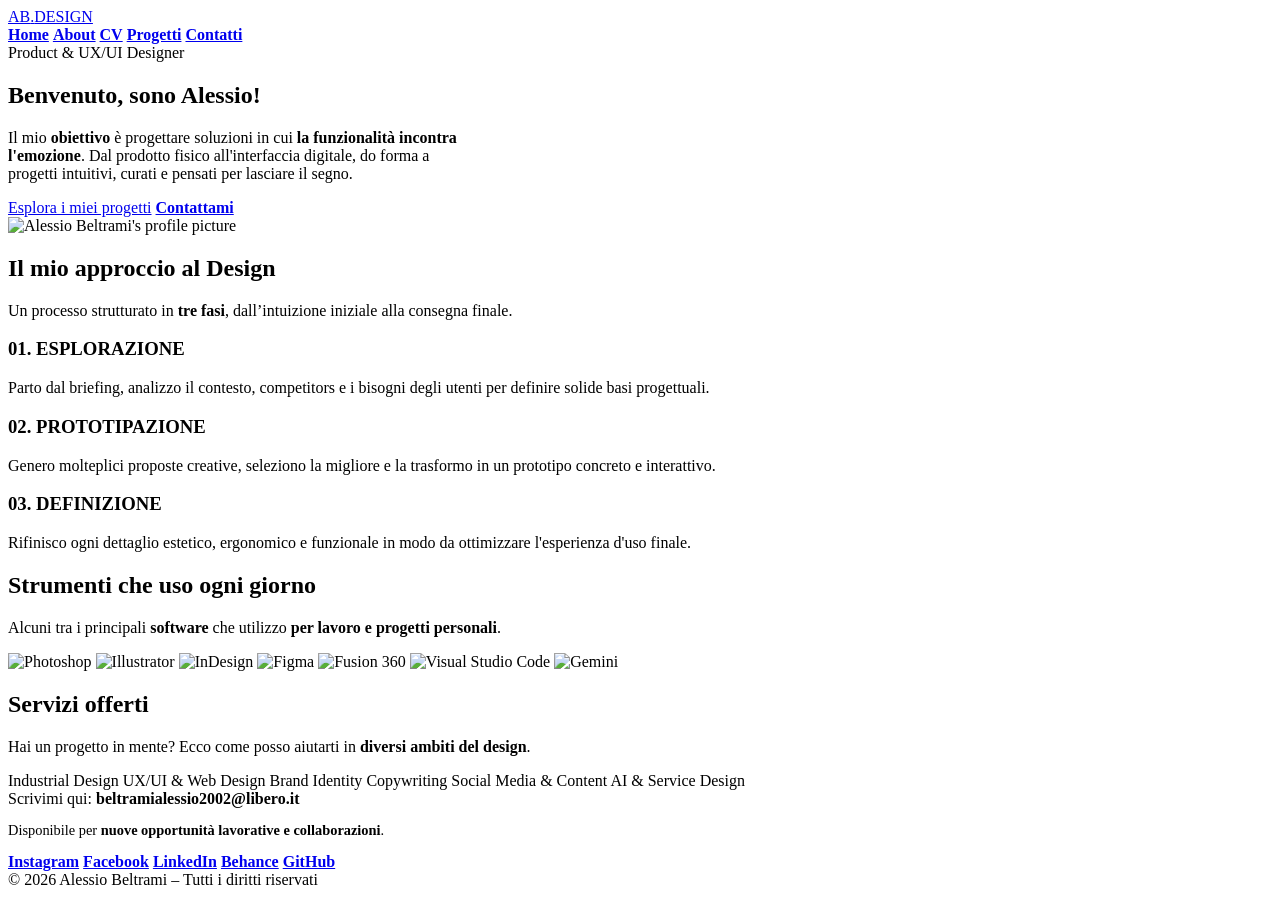
==== index.html @ 7ebaac2d "Update index.html" ====
<!DOCTYPE html>
<html lang="it">
<head>
  <meta charset="UTF-8">
  <meta name="viewport" content="width=device-width, initial-scale=1.0">
  <title>Alessio Beltrami | Designer</title>
  <meta property="og:type" content="website">
  <meta property="og:url" content="https://alessiobeltrami-designer/github.io"/>
  <meta property="og:title" content="Portfolio di Alessio Beltrami, Product & UX/UI Designer." />
  <meta property="og:description" content="Esplora i miei progetti e il mio percorso nel mondo del design!" />
  <meta property="og:image" content="file:///C:/Users/Utente/Downloads/8f416dee-4c9f-4230-a1e9-ec33891d647e.webp" />
  <meta property="og:image:width" content="1200">
  <meta property="og:image:height" content="630">
  <link rel="icon" type="image/png" href="assets/img/AB_icona.jpg">
  <link rel="preconnect" href="https://fonts.googleapis.com">
  <link rel="preconnect" href="https://fonts.gstatic.com" crossorigin>
  <link href="https://fonts.googleapis.com/css2?family=Plus+Jakarta+Sans:wght@400;600;700&display=swap" rel="stylesheet">
  <link rel="stylesheet" href="assets/css/style.css">
</head>
<body>
  <header class="navbar">
    <div class="nav-container">
      <a href="index.html" class="brand-logo">AB<span>.</span>DESIGN</a>
      <nav class="nav-links" id="nav-links">
        <a href="index.html" class="active"><strong>Home</strong></a>
        <a href="about.html"><strong>About</strong></a>
        <a href="cv.html"><strong>CV</strong></a>
        <a href="progetti.html"><strong>Progetti</strong></a>
        <a href="contatti.html"><strong>Contatti</strong></a>
      </nav>
      <div class="hamburger" id="hamburger">
        <span></span>
        <span></span>
        <span></span>
      </div>
    </div>
  </header>
  <main>
    <section class="hero">
      <div class="container hero-grid">
        <div>
          <span class="badge-role">Product & UX/UI Designer</span>
          <h1>Benvenuto, sono Alessio!</h1>
          <p>Il mio <strong>obiettivo</strong> è progettare soluzioni in cui <strong>la funzionalità incontra <br> l'emozione</strong>. Dal prodotto fisico all'interfaccia digitale, do forma a <br> progetti intuitivi, curati e pensati per lasciare il segno.</p>
          <div class="hero-actions">
            <a href="progetti.html" class="btn-yellow">Esplora i miei progetti</a>
            <a href="contatti.html" class="btn-outline"><strong>Contattami</strong></a>
          </div>
        </div>
        <div class="hero-visual">
          <img src="assets/img/Foto_profilo_1.jpg" alt="Alessio Beltrami's profile picture">
        </div>
      </div>
    </section>
    <section class="section">
      <div class="container">
        <h2 class="section-title">Il mio approccio al Design</h2>
        <p class="section-subtitle"> Un processo strutturato in <strong>tre fasi</strong>, dall’intuizione iniziale alla consegna finale.</p>
        <div class="grid-3">
          <div class="card">
            <h3>01. ESPLORAZIONE</h3> 
            <p>Parto dal briefing, analizzo il contesto, competitors e i bisogni degli utenti per definire solide basi progettuali.</p>
          </div>
          <div class="card">
            <h3>02. PROTOTIPAZIONE</h3>
            <p>Genero molteplici proposte creative, seleziono la migliore e la trasformo in un prototipo concreto e interattivo.</p>
          </div>
          <div class="card">
            <h3>03. DEFINIZIONE</h3>
            <p>Rifinisco ogni dettaglio estetico, ergonomico e funzionale in modo da ottimizzare l'esperienza d'uso finale.</p>
          </div>
        </div>
      </div>
    </section>
    <section class="section">
      <div class="container">
        <h2 class="section-title">Strumenti che uso ogni giorno</h2>
        <p class="section-subtitle"> Alcuni tra i principali <strong>software</strong> che utilizzo <strong>per lavoro e progetti personali</strong>.</p>
        <div class="card">
         <div class="icone-software">
          <img src="assets/favicon/Photoshop_favicon.ico" alt="Photoshop">
          <img src="assets/favicon/Illustrator_favicon.ico" alt="Illustrator">
          <img src="assets/favicon/InDesign_favicon.ico" alt="InDesign">
          <img src="assets/favicon/Figma_favicon.ico" alt="Figma">
          <img src="assets/favicon/Fusion_360_favicon.ico" alt="Fusion 360">
          <img src="assets/favicon/Visual_studio_code_favicon.ico" alt="Visual Studio Code">
          <img src="assets/favicon/Gemini_favicon.ico" alt="Gemini">
         </div>
        </div>        
    </section>
    <section class="section">
      <div class="container">
        <h2 class="section-title">Servizi offerti</h2>
        <p class="section-subtitle">Hai un progetto in mente? Ecco come posso aiutarti in <strong>diversi ambiti del design</strong>.</p>
        <div class="tools-wrap">
          <span class="tool-pill">Industrial Design</span>
          <span class="tool-pill">UX/UI & Web Design</span>
          <span class="tool-pill">Brand Identity</span>
          <span class="tool-pill">Copywriting</span>
            <span class="tool-pill">Social Media & Content</span>
          <span class="tool-pill">AI & Service Design</span>
        </div>
      </div>
    </section>
   <footer class="footer">
    <div class="container">
      <div class="footer-top">
        <div>
          Scrivimi qui: <strong>beltramialessio2002@libero.it</strong> 
          <p style="color: var(--text-dark); font-size: 0.9rem;">Disponibile per <strong>nuove opportunità lavorative e collaborazioni</strong>.</p>
        </div>
        <div class="footer-socials">
          <a href="https://www.instagram.com/_ab._.design_/" target="_blank"><strong>Instagram</strong></a>
          <a href="https://www.facebook.com/alessio.beltrami.16" target="_blank"><strong>Facebook</strong></a>
          <a href="https://www.linkedin.com/in/alessio-beltrami" target="_blank"><strong>LinkedIn</strong></a>
          <a href="https://www.behance.net/alessiobeltrami1" target="_blank"><strong>Behance</strong></a>
          <a href="https://github.com/alessiobeltrami" target="_blank"><strong>GitHub</strong></a>
        </div>
      </div>
      <div class="footer-bottom">
        © 2026 Alessio Beltrami – Tutti i diritti riservati
      </div>
    </div>
  </footer>
  <script src="assets/js/script.js"></script>
</body>
</html>
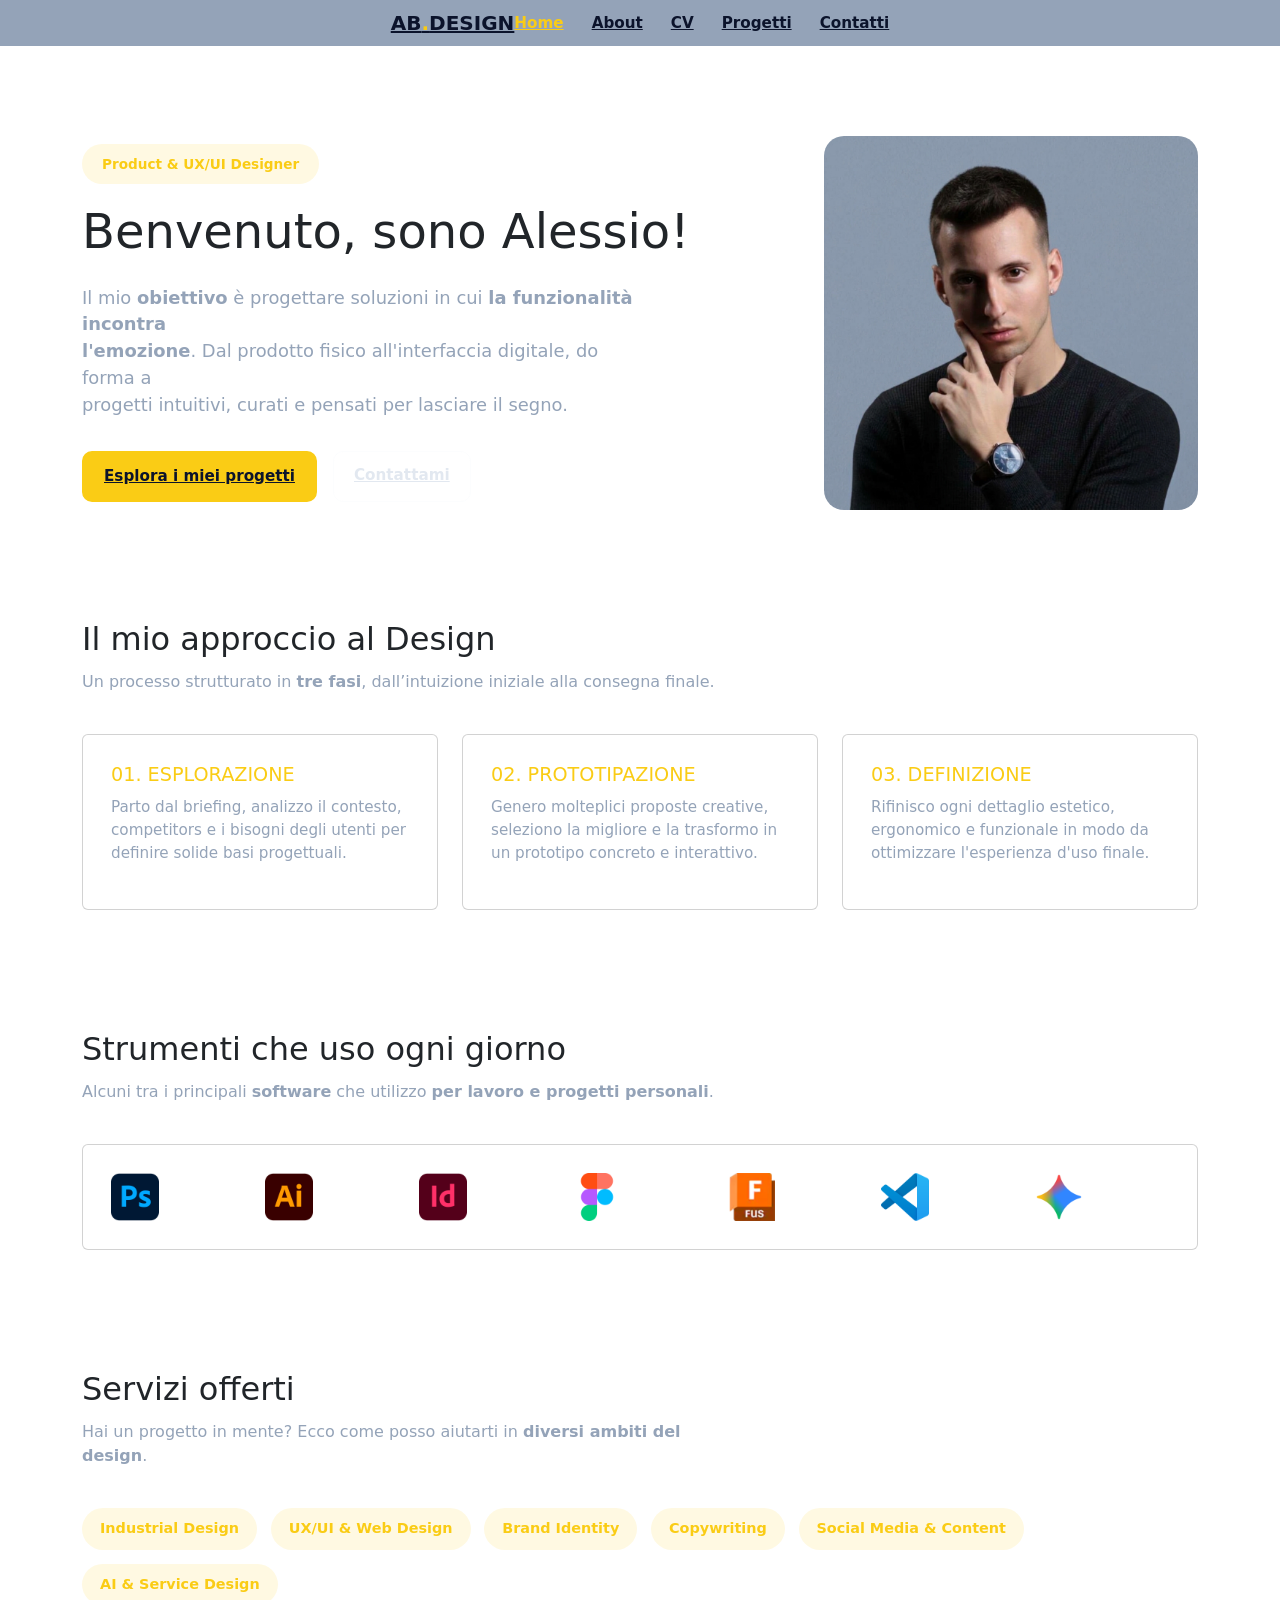
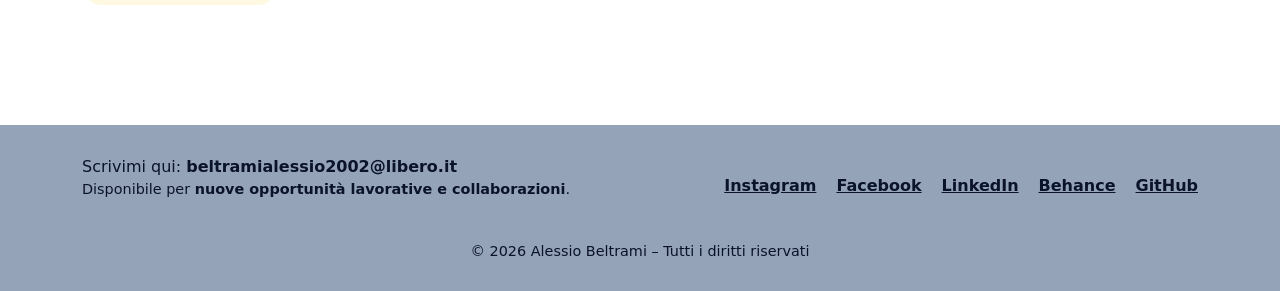
==== commit f6d3c104: "Update index.html" ====
--- a/index.html
+++ b/index.html
@@ -16,6 +16,7 @@
   <link rel="preconnect" href="https://fonts.gstatic.com" crossorigin>
   <link href="https://fonts.googleapis.com/css2?family=Plus+Jakarta+Sans:wght@400;600;700&display=swap" rel="stylesheet">
   <link rel="stylesheet" href="assets/css/style.css">
+  <link href="https://cdn.jsdelivr.net/npm/bootstrap@5.3.3/dist/css/bootstrap.min.css" rel="stylesheet" integrity="sha384-QWTKZyjpPEjISv5WaRU9OFeRpok6YctnYmDr5pNlyT2bRjXh0JMhjY6hW+ALEwIH" crossorigin="anonymous">
 </head>
 <body>
   <header class="navbar">
--- a/assets/css/style.css
+++ b/assets/css/style.css
@@ -0,0 +1,570 @@
+:root {
+  --bg-night: #0B132B;
+  --bg-card: #1C2541;
+  --text-light: #E2E8F0;
+  --text-muted: #94a3b8;
+  --accent-yellow: #FACC15;
+  --accent-yellow-hover: #EAB308;
+  --text-dark: #0B132B;
+  --border-subtle: rgba(226, 232, 240, 0.12);
+}
+
+* {
+  box-sizing: border-box;
+  margin: 0;
+  padding: 0;
+}
+
+body {
+  background-color: var(--bg-night);
+  color: var(--text-light);
+  font-family: 'Plus Jakarta Sans', -apple-system, BlinkMacSystemFont, sans-serif;
+  line-height: 1.65;
+  display: flex;
+  flex-direction: column;
+  min-height: 100vh;
+}
+
+main {
+  flex: 1;
+}
+
+a {
+  color: inherit;
+  text-decoration: none;
+  transition: all 0.25s ease;
+}
+
+.container {
+  max-width: 1080px;
+  margin: 0 auto;
+  padding: 0 24px;
+}
+
+/* NAVBAR */
+.navbar {
+  background-color: #94a3b8;
+  backdrop-filter: blur(10px);
+  border-bottom: 0px solid var(--border-subtle);
+  position: sticky;
+  top: 0;
+  z-index: 100;
+  padding: 15px 0;
+}
+
+.nav-container {
+  max-width: 1080px;
+  margin: 0 auto;
+  padding: 0 24px;
+  display: flex;
+  justify-content: space-between;
+  align-items: center;
+}
+
+.brand-logo {
+  font-weight: 700;
+  font-size: 1.25rem;
+  color: var(--text-dark);
+}
+
+.brand-logo span {
+  color: var(--accent-yellow);
+}
+
+.nav-links {
+  display: flex;
+  gap: 28px;
+}
+
+.nav-links a {
+  color: var(--text-dark);
+  font-weight: 600;
+  font-size: 0.95rem;
+}
+
+.nav-links a:hover,
+.nav-links a.active {
+  color: var(--accent-yellow);
+}
+
+.hamburger {
+  display: none;
+  flex-direction: column;
+  gap: 5px;
+  cursor: pointer;
+}
+
+.hamburger span {
+  width: 25px;
+  height: 2px;
+  background-color: var(--text-light);
+  transition: 0.3s;
+}
+
+/* BUTTONS (CTA GIALLO) */
+.btn-yellow {
+  display: inline-block;
+  background-color: var(--accent-yellow);
+  color: var(--text-dark);
+  font-weight: 700;
+  padding: 12px 20px;
+  border-radius: 10px;
+  border: 2px solid var(--accent-yellow);
+  cursor: pointer;
+  font-size: 0.95rem;
+  text-align: center;
+}
+
+.btn-yellow:hover {
+  background-color: var(--accent-yellow-hover);
+  border-color: var(--accent-yellow-hover);
+  transform: translateY(-2px);
+}
+
+.btn-outline {
+  display: inline-block;
+  background-color: transparent;
+  color: var(--text-light);
+  font-weight: 600;
+  padding: 12px 20px;
+  border-radius: 10px;
+  border: 1px solid var(--border-subtle);
+  font-size: 0.95rem;
+}
+
+.btn-outline:hover {
+  border-color: var(--accent-yellow);
+  color: var(--text-dark);
+  background-color: var(--accent-yellow);
+  transform: translateY(-2px);
+}
+
+/* HERO SECTION */
+.hero {
+  padding: 90px 0 50px;
+}
+
+.hero-grid {
+  display: grid;
+  grid-template-columns: 1.3fr 0.7fr;
+  gap: 48px;
+  align-items: center;
+}
+
+.badge-role {
+  display: inline-block;
+  background: rgba(250, 204, 21, 0.12);
+  color: var(--accent-yellow);
+  padding: 10px 20px;
+  border-radius: 50px;
+  font-size: 0.85rem;
+  font-weight: 600;
+  margin-bottom: 20px;
+}
+
+.hero h1 {
+  font-size: 3rem;
+  line-height: 1.15;
+  margin-bottom: 25px;
+  letter-spacing: 0px;
+}
+
+.hero p {
+  color: var(--text-muted);
+  font-size: 1.12rem;
+  margin-bottom: 32px;
+  max-width: 560px;
+}
+
+.hero-actions {
+  display: flex;
+  gap: 16px;
+  flex-wrap: wrap;
+}
+
+.hero-visual img {
+  width: 100%;
+  max-width: 450px;
+  border-radius: 20px;
+  border: 0px solid var(--border-subtle);
+  display: block;
+  margin: 0 auto;
+}
+
+.icone-software {
+  display: flex;
+  align-items: center;
+  gap: 106px;
+}
+
+/* SECTIONS GENERIC */
+.section {
+  padding: 60px 0;
+}
+
+.section-title {
+  font-size: 2rem;
+  margin-bottom: 12px;
+}
+
+.section-subtitle {
+  color: var(--text-muted);
+  margin-bottom: 40px;
+  max-width: 650px;
+}
+
+/* PILLARS / CARDS */
+.grid-3 {
+  display: grid;
+  grid-template-columns: repeat(3, 1fr);
+  gap: 24px;
+}
+
+.card {
+  background-color: var(--bg-card);
+  border: 1px solid var(--border-subtle);
+  border-radius: 20px;
+  padding: 28px;
+  transition: transform 0.25s ease, border-color 0.25s ease;
+}
+
+.card:hover {
+  transform: translateY(-4px);
+  border-color: rgba(250, 204, 21, 0.4);
+}
+
+.card h3 {
+  font-size: 1.2rem;
+  margin-bottom: 10px;
+  color: var(--accent-yellow);
+}
+
+.card p {
+  color: var(--text-muted);
+  font-size: 0.95rem;
+}
+
+/* TOOLS TAGS */
+.tools-wrap {
+  display: flex;
+  flex-wrap: wrap;
+  gap: 13.7px;
+}
+
+.tool-pill {
+  background-color: rgba(250, 204, 21, 0.12);
+  border: 0px solid var(--border-subtle);
+  padding: 10px 18px;
+  border-radius: 50px;
+  font-weight: 600;
+  font-size: 0.9rem;
+  color: var(--accent-yellow);
+}
+
+/* ABOUT PAGE */
+.about-intro {
+  display: grid;
+  grid-template-columns: 0.8fr 1.2fr;
+  gap: 48px;
+  align-items: center;
+  margin-bottom: 64px;
+}
+
+.about-intro img {
+  width: 100%;
+  border-radius: 20px;
+  border: 0px solid var(--border-subtle);
+}
+
+.badges-grid {
+  display: grid;
+  grid-template-columns: repeat(auto-fill, minmax(220px, 1fr));
+  gap: 20px;
+}
+
+.badge-card {
+  background-color: var(--bg-card);
+  border: 1px solid var(--border-subtle);
+  border-radius: 20px;
+  padding: 20px;
+  text-align: center;
+}
+
+.badge-card img {
+  width: 85px;
+  height: 85px;
+  object-fit: contain;
+  margin-bottom: 5px;
+}
+
+.badge-card h4 {
+  font-size: 1rem;
+  margin-bottom: 4px;
+}
+
+.badge-card span {
+  font-size: 0.8rem;
+  color: var(--accent-yellow);
+}
+
+/* PROJECTS PAGE */
+.projects-grid {
+  display: grid;
+  grid-template-columns: repeat(2, 1fr);
+  gap: 28px;
+}
+
+.project-card {
+  background-color: var(--bg-card);
+  border: 1px solid var(--border-subtle);
+  border-radius: 16px;
+  overflow: hidden;
+  display: flex;
+  flex-direction: column;
+}
+
+.project-card:hover {
+  border-color: var(--accent-yellow);
+}
+
+.project-thumb {
+  width: 100%;
+  height: 220px;
+  background-color: #141d38;
+  object-fit: cover;
+}
+
+.project-body {
+  padding: 24px;
+  flex: 1;
+  display: flex;
+  flex-direction: column;
+}
+
+.project-tags {
+  display: flex;
+  gap: 8px;
+  flex-wrap: wrap;
+  margin-bottom: 12px;
+}
+
+.project-tags span {
+  font-size: 0.78rem;
+  background: rgba(226, 232, 240, 0.08);
+  color: var(--accent-yellow);
+  padding: 4px 10px;
+  border-radius: 4px;
+  font-weight: 600;
+}
+
+.project-body h3 {
+  font-size: 1.3rem;
+  margin-bottom: 10px;
+}
+
+.project-body p {
+  color: var(--text-muted);
+  font-size: 0.95rem;
+  margin-bottom: 20px;
+  flex: 1;
+}
+
+/* CV PAGE */
+.cv-header {
+  display: flex;
+  justify-content: space-between;
+  align-items: center;
+  flex-wrap: wrap;
+  gap: 20px;
+  margin-bottom: 48px;
+  padding-bottom: 24px;
+  border-bottom: 1px solid var(--border-subtle);
+}
+
+.cv-grid {
+  display: grid;
+  grid-template-columns: 1fr 1fr;
+  gap: 48px;
+}
+
+.cv-block {
+  margin-bottom: 36px;
+}
+
+.cv-block h2 {
+  font-size: 1.35rem;
+  color: var(--accent-yellow);
+  margin-bottom: 18px;
+}
+
+.cv-item {
+  margin-bottom: 22px;
+  padding-left: 16px;
+  border-left: 2px solid var(--border-subtle);
+}
+
+.cv-item h4 {
+  font-size: 1.05rem;
+}
+
+.cv-item .meta {
+  display: block;
+  font-size: 0.85rem;
+  color: var(--text-muted);
+  margin-bottom: 8px;
+}
+
+.cv-item p, .cv-list li {
+  color: var(--text-muted);
+  font-size: 0.95rem;
+}
+
+.cv-list {
+  list-style: none;
+}
+
+.cv-list li {
+  margin-bottom: 8px;
+}
+
+/* CONTACT PAGE */
+.contact-grid {
+  display: grid;
+  grid-template-columns: 1.2fr 0.8fr;
+  gap: 48px;
+}
+
+.contact-form {
+  background-color: var(--bg-card);
+  padding: 32px;
+  border-radius: 20px;
+  border: 1px solid var(--border-subtle);
+}
+
+.form-group {
+  margin-bottom: 20px;
+}
+
+.form-group label {
+  display: block;
+  margin-bottom: 8px;
+  font-weight: 600;
+  font-size: 0.9rem;
+}
+
+.form-group input,
+.form-group textarea {
+  width: 100%;
+  padding: 12px 14px;
+  border-radius: 10px;
+  border: 1px solid var(--border-subtle);
+  background-color: var(--bg-night);
+  color: var(--text-light);
+  font-family: inherit;
+  font-size: 0.95rem;
+}
+
+.form-group input:focus,
+.form-group textarea:focus {
+  outline: none;
+  border-color: var(--accent-yellow);
+}
+
+.form-group textarea {
+  min-height: 130px;
+  resize: vertical;
+}
+
+.contact-info-box {
+  display: flex;
+  flex-direction: column;
+  gap: 50px;
+  border-radius: 20px;
+}
+
+.map-box {
+  border-radius: 20px;
+  overflow: hidden;
+  border: 1px solid rgba(255, 255, 255, 0.08);
+}
+
+.map-box iframe {
+  display: block;
+  width: 100%;
+  height: 250px;
+  filter: invert(92%) hue-rotate(180deg) contrast(95%) saturate(80%);
+}
+
+/* FOOTER */
+.footer {
+  background-color: #94a3b8;
+  border-top: 0px solid var(--border-subtle);
+  padding: 30px 0 28px;
+  margin-top: 60px;
+  color: var(--bg-night);
+}
+
+.footer-top {
+  display: flex;
+  justify-content: space-between;
+  align-items: center;
+  flex-wrap: wrap;
+  gap: 20px;
+  margin-bottom: 24px;
+}
+
+.footer-socials {
+  display: flex;
+  gap: 20px;
+}
+
+.footer-socials a {
+  color: var(--text-dark);
+  font-weight: 600;
+}
+
+.footer-socials a:hover {
+  color: var(--accent-yellow);
+}
+
+.footer-bottom {
+  color: var(--text-dark);
+  font-size: 0.9rem;
+  text-align: center;
+}
+
+/* RESPONSIVE */
+@media (max-width: 768px) {
+  .hero-grid,
+  .grid-3,
+  .about-intro,
+  .projects-grid,
+  .cv-grid,
+  .contact-grid {
+    grid-template-columns: 1fr;
+  }
+
+  .hero h1 {
+    font-size: 2.2rem;
+  }
+
+  .nav-links {
+    display: none;
+    flex-direction: column;
+    position: absolute;
+    top: 68px;
+    left: 0;
+    width: 100%;
+    background-color: var(--bg-card);
+    padding: 20px 24px;
+    border-bottom: 1px solid var(--border-subtle);
+  }
+
+  .nav-links.open {
+    display: flex;
+  }
+
+  .hamburger {
+    display: flex;
+  }
+}
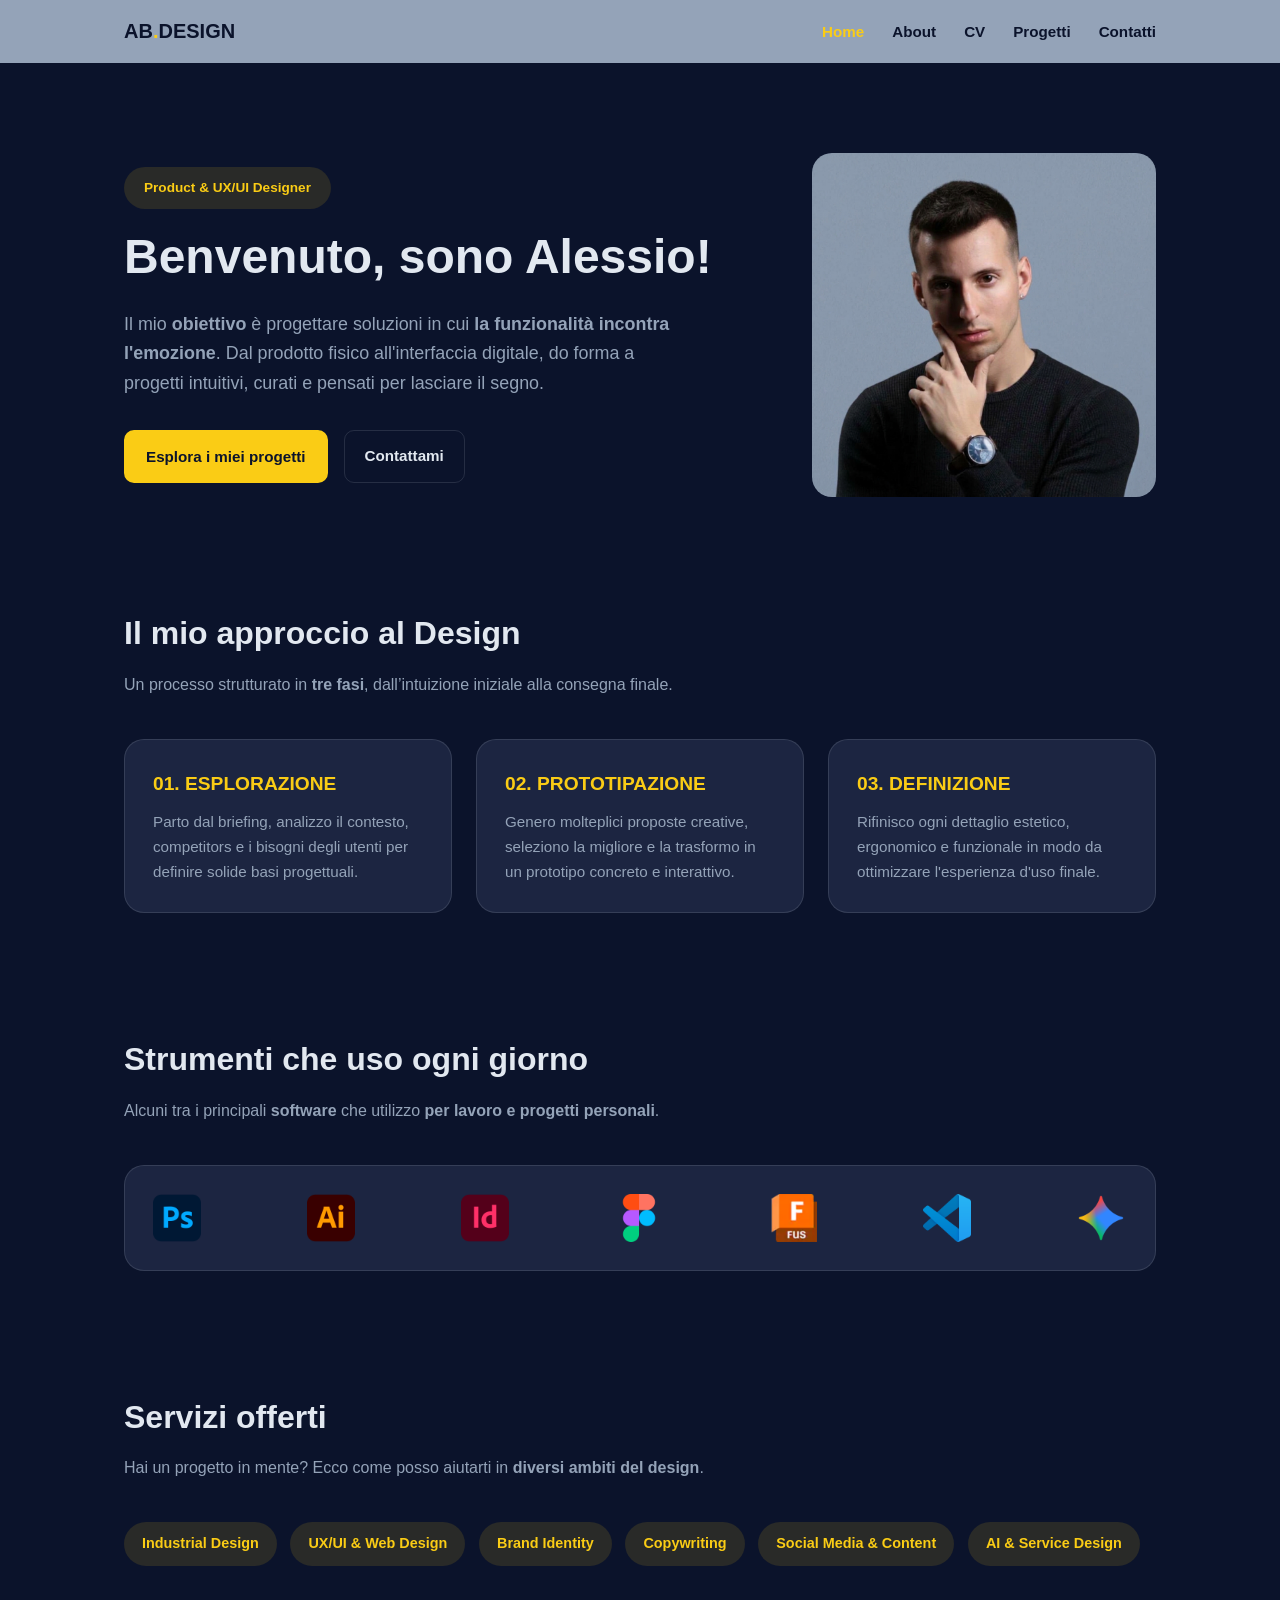
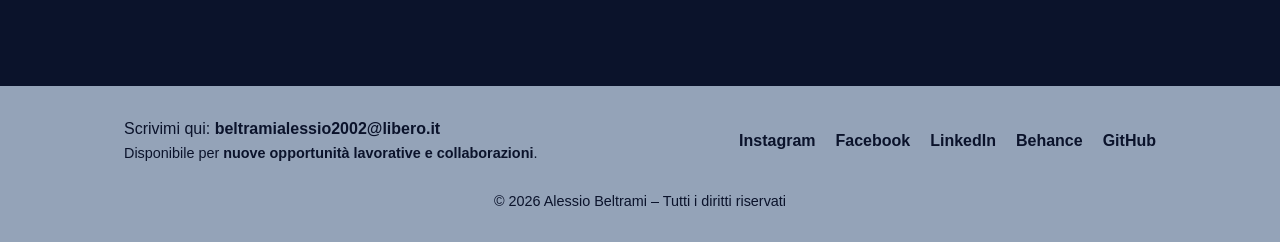
==== commit 5b7d03db: "Update index.html" ====
--- a/index.html
+++ b/index.html
@@ -16,7 +16,6 @@
   <link rel="preconnect" href="https://fonts.gstatic.com" crossorigin>
   <link href="https://fonts.googleapis.com/css2?family=Plus+Jakarta+Sans:wght@400;600;700&display=swap" rel="stylesheet">
   <link rel="stylesheet" href="assets/css/style.css">
-  <link href="https://cdn.jsdelivr.net/npm/bootstrap@5.3.3/dist/css/bootstrap.min.css" rel="stylesheet" integrity="sha384-QWTKZyjpPEjISv5WaRU9OFeRpok6YctnYmDr5pNlyT2bRjXh0JMhjY6hW+ALEwIH" crossorigin="anonymous">
 </head>
 <body>
   <header class="navbar">
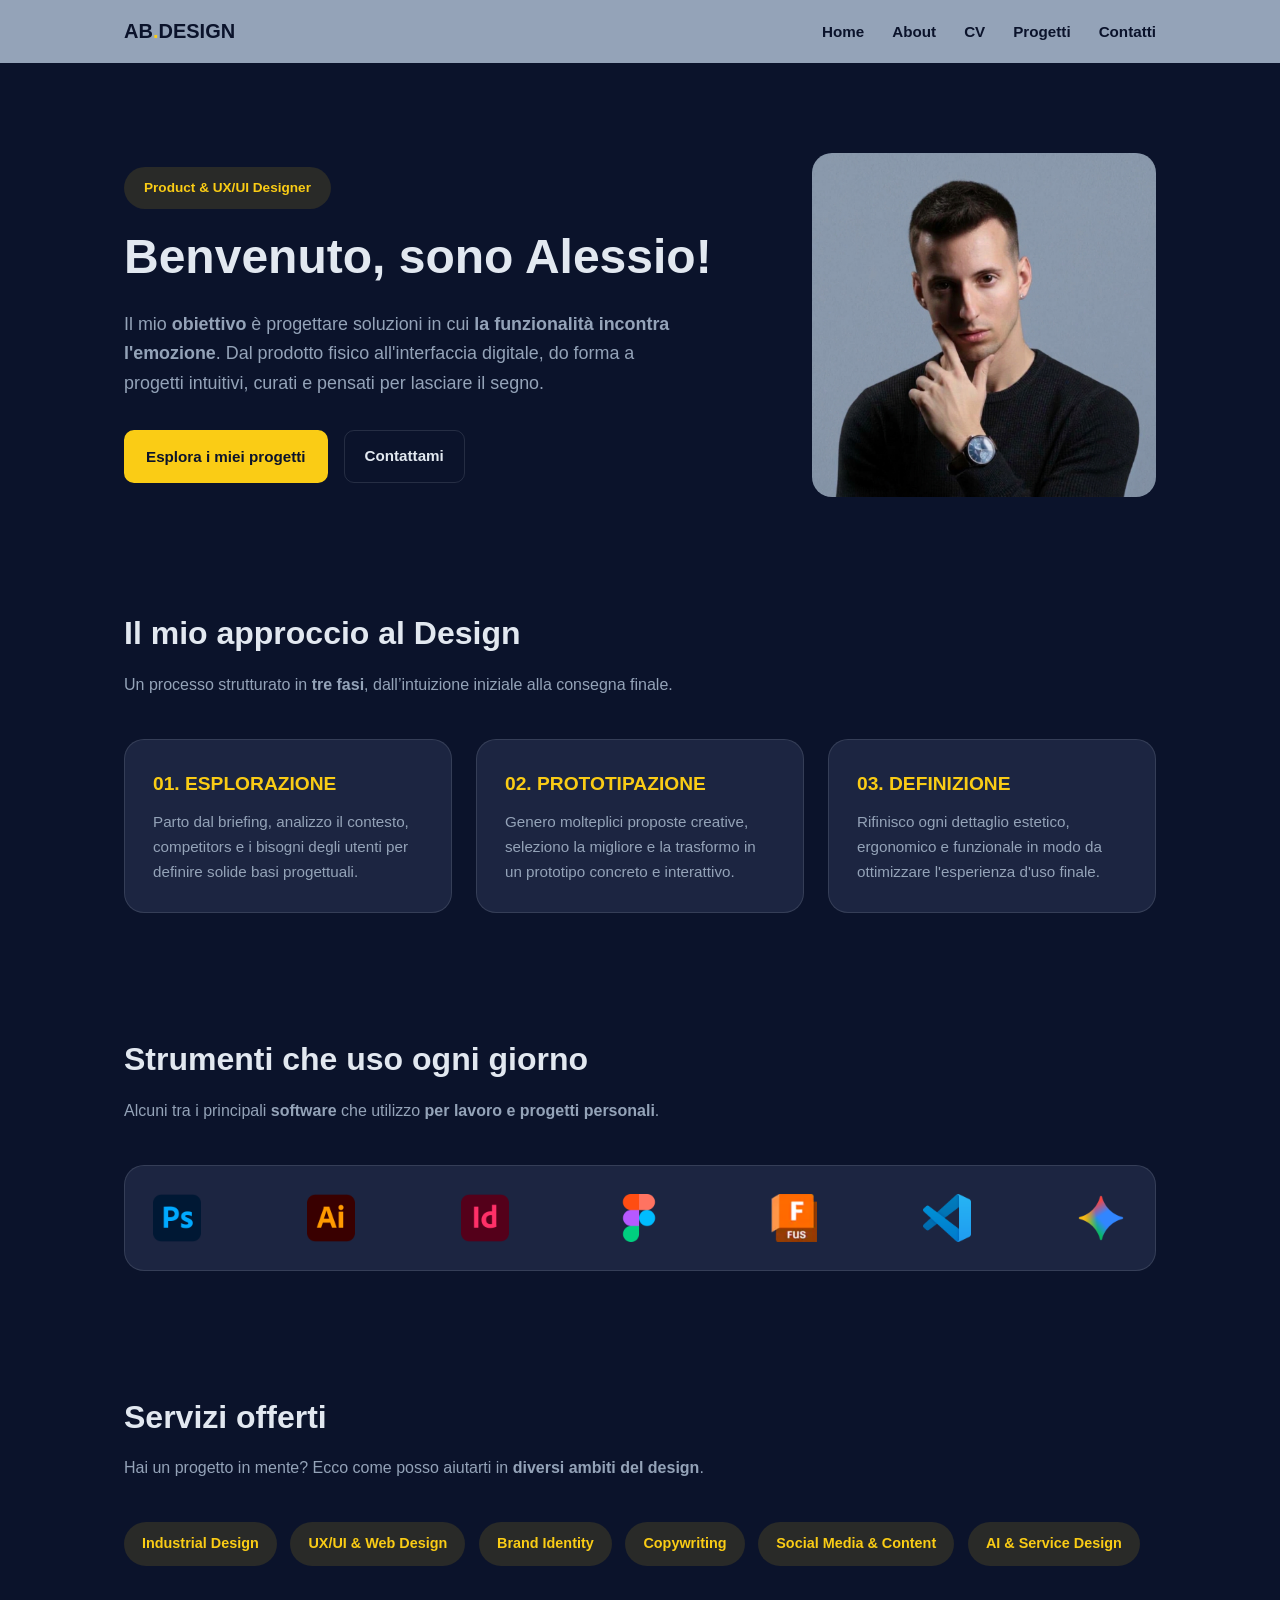
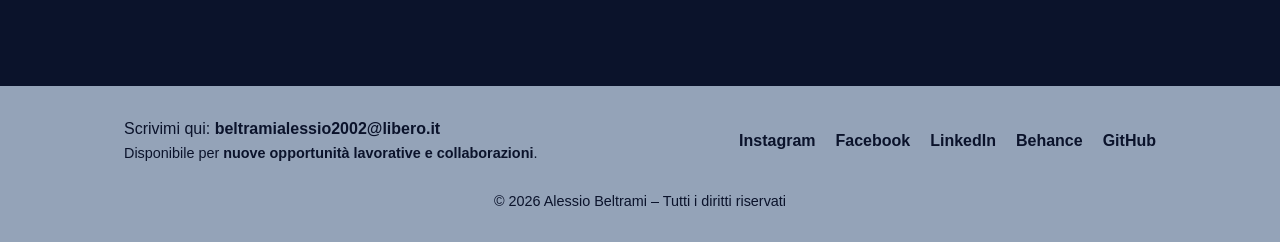
==== commit 28968a69: "Update index.html" ====
--- a/index.html
+++ b/index.html
@@ -5,10 +5,10 @@
   <meta name="viewport" content="width=device-width, initial-scale=1.0">
   <title>Alessio Beltrami | Designer</title>
   <meta property="og:type" content="website">
-  <meta property="og:url" content="https://alessiobeltrami-designer/github.io"/>
+  <meta property="og:url" content="https://alessiobeltrami.github.io/"/>
   <meta property="og:title" content="Portfolio di Alessio Beltrami, Product & UX/UI Designer." />
   <meta property="og:description" content="Esplora i miei progetti e il mio percorso nel mondo del design!" />
-  <meta property="og:image" content="file:///C:/Users/Utente/Downloads/8f416dee-4c9f-4230-a1e9-ec33891d647e.webp" />
+  <meta property="og:image" content="https://raw.githubusercontent.com/alessiobeltrami/alessiobeltrami.github.io/main/assets/img/immagine-anteprima.jpg" />
   <meta property="og:image:width" content="1200">
   <meta property="og:image:height" content="630">
   <link rel="icon" type="image/png" href="assets/img/AB_icona.jpg">
@@ -22,7 +22,7 @@
     <div class="nav-container">
       <a href="index.html" class="brand-logo">AB<span>.</span>DESIGN</a>
       <nav class="nav-links" id="nav-links">
-        <a href="index.html" class="active"><strong>Home</strong></a>
+        <a href="index.html"><strong>Home</strong></a>
         <a href="about.html"><strong>About</strong></a>
         <a href="cv.html"><strong>CV</strong></a>
         <a href="progetti.html"><strong>Progetti</strong></a>
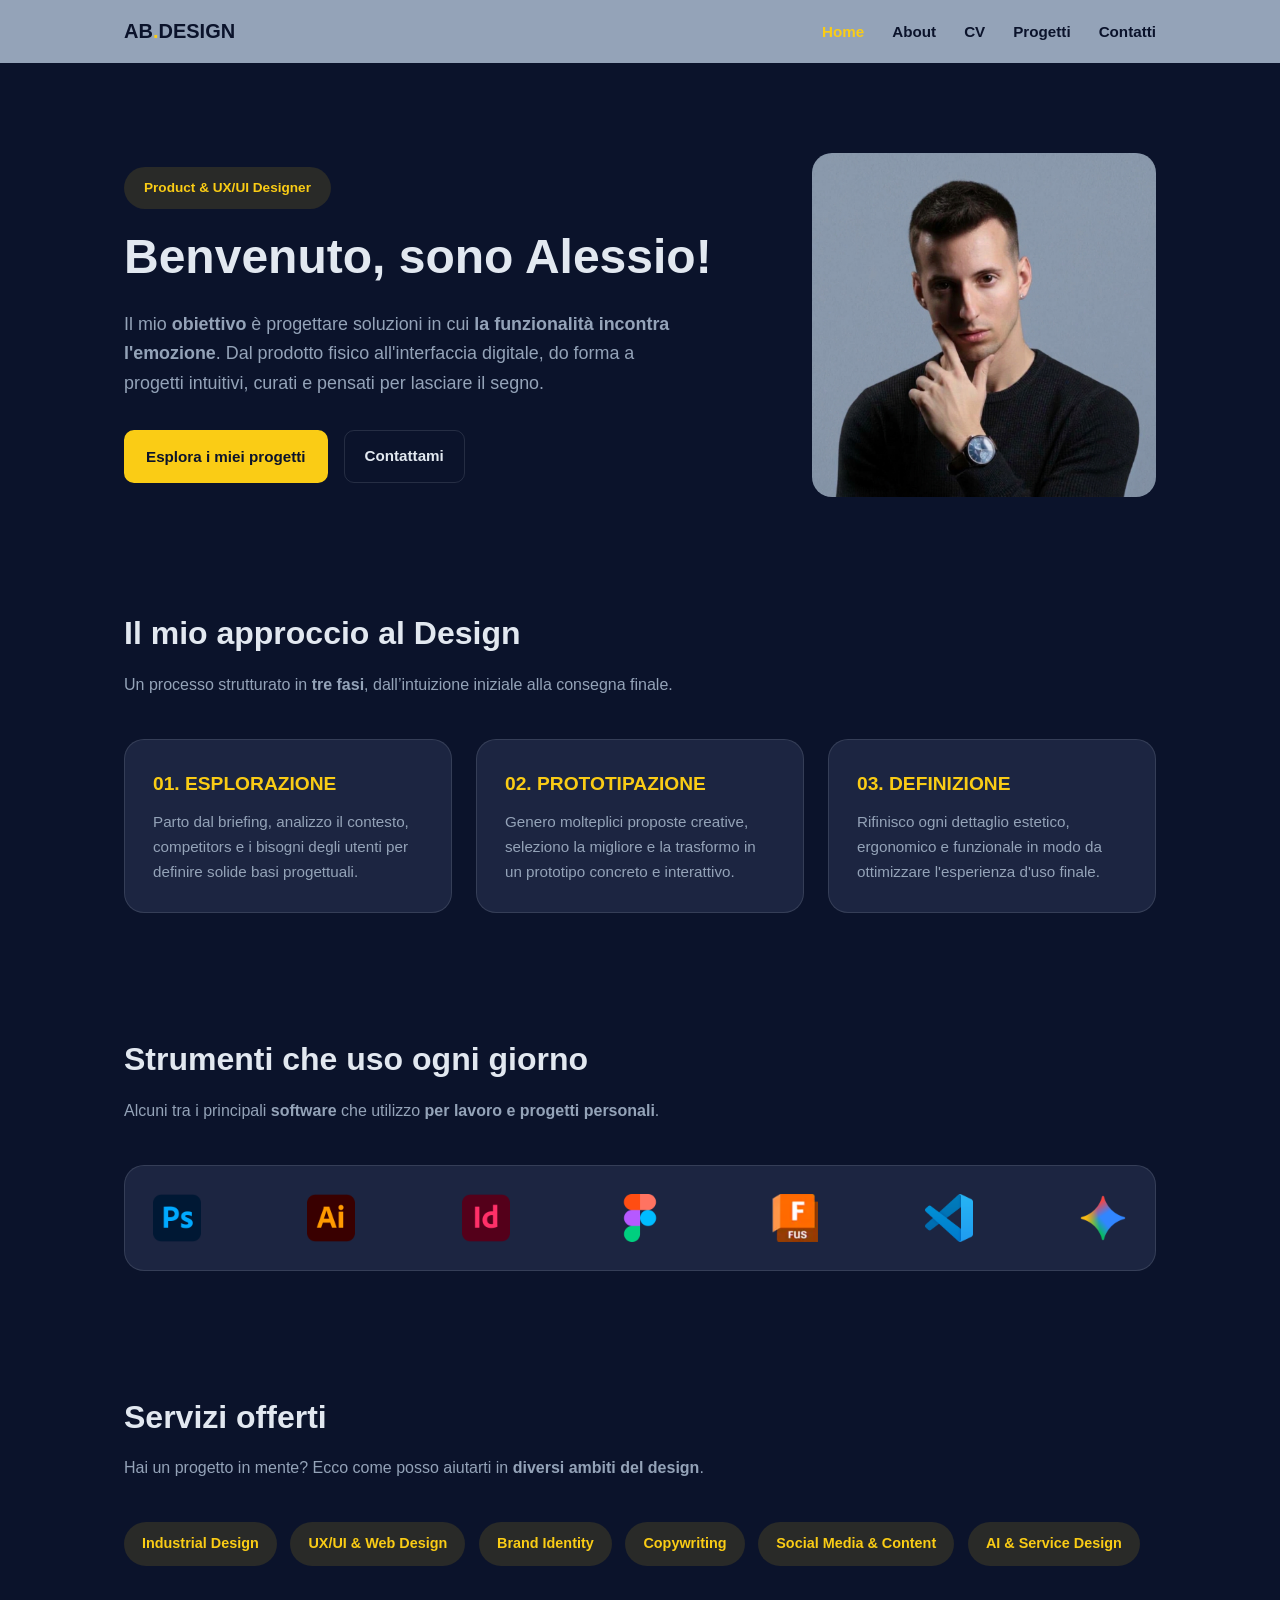
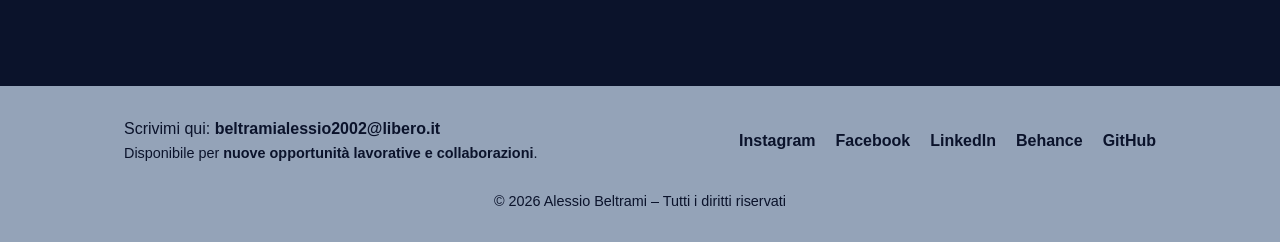
==== commit 1b8de690: "Update index.html" ====
--- a/index.html
+++ b/index.html
@@ -22,7 +22,7 @@
     <div class="nav-container">
       <a href="index.html" class="brand-logo">AB<span>.</span>DESIGN</a>
       <nav class="nav-links" id="nav-links">
-        <a href="index.html"><strong>Home</strong></a>
+        <a href="index.html" class="active"><strong>Home</strong></a>
         <a href="about.html"><strong>About</strong></a>
         <a href="cv.html"><strong>CV</strong></a>
         <a href="progetti.html"><strong>Progetti</strong></a>
--- a/assets/css/style.css
+++ b/assets/css/style.css
@@ -1,3 +1,5 @@
+@charset "UTF-8";
+
 :root {
   --bg-night: #0B132B;
   --bg-card: #1C2541;
@@ -9,10 +11,15 @@
   --border-subtle: rgba(226, 232, 240, 0.12);
 }
 
-* {
+*, *::before, *::after {
   box-sizing: border-box;
   margin: 0;
   padding: 0;
+}
+
+html, body {
+  max-width: 100%;
+  overflow-x: hidden;
 }
 
 body {
@@ -194,7 +201,9 @@
 .icone-software {
   display: flex;
   align-items: center;
-  gap: 106px;
+  justify-content: space-between;
+  flex-wrap: wrap;
+  gap: 24px;
 }
 
 /* SECTIONS GENERIC */
@@ -515,7 +524,8 @@
 
 .footer-socials {
   display: flex;
-  gap: 20px;
+  flex-wrap: wrap;
+  gap: 14px 20px;
 }
 
 .footer-socials a {
@@ -552,12 +562,23 @@
     display: none;
     flex-direction: column;
     position: absolute;
-    top: 68px;
+    top: 60px;
     left: 0;
     width: 100%;
     background-color: var(--bg-card);
     padding: 20px 24px;
     border-bottom: 1px solid var(--border-subtle);
+    gap: 16px;
+  }
+
+  .nav-links a {
+    color: var(--text-light);
+    font-size: 1.05rem;
+  }
+
+  .nav-links a:hover,
+  .nav-links a.active {
+    color: var(--accent-yellow);
   }
 
   .nav-links.open {
@@ -567,4 +588,14 @@
   .hamburger {
     display: flex;
   }
-}+
+  .icone-software {
+    justify-content: center;
+    gap: 20px;
+  }
+
+  .footer-socials {
+    justify-content: center;
+    width: 100%;
+  }
+}
